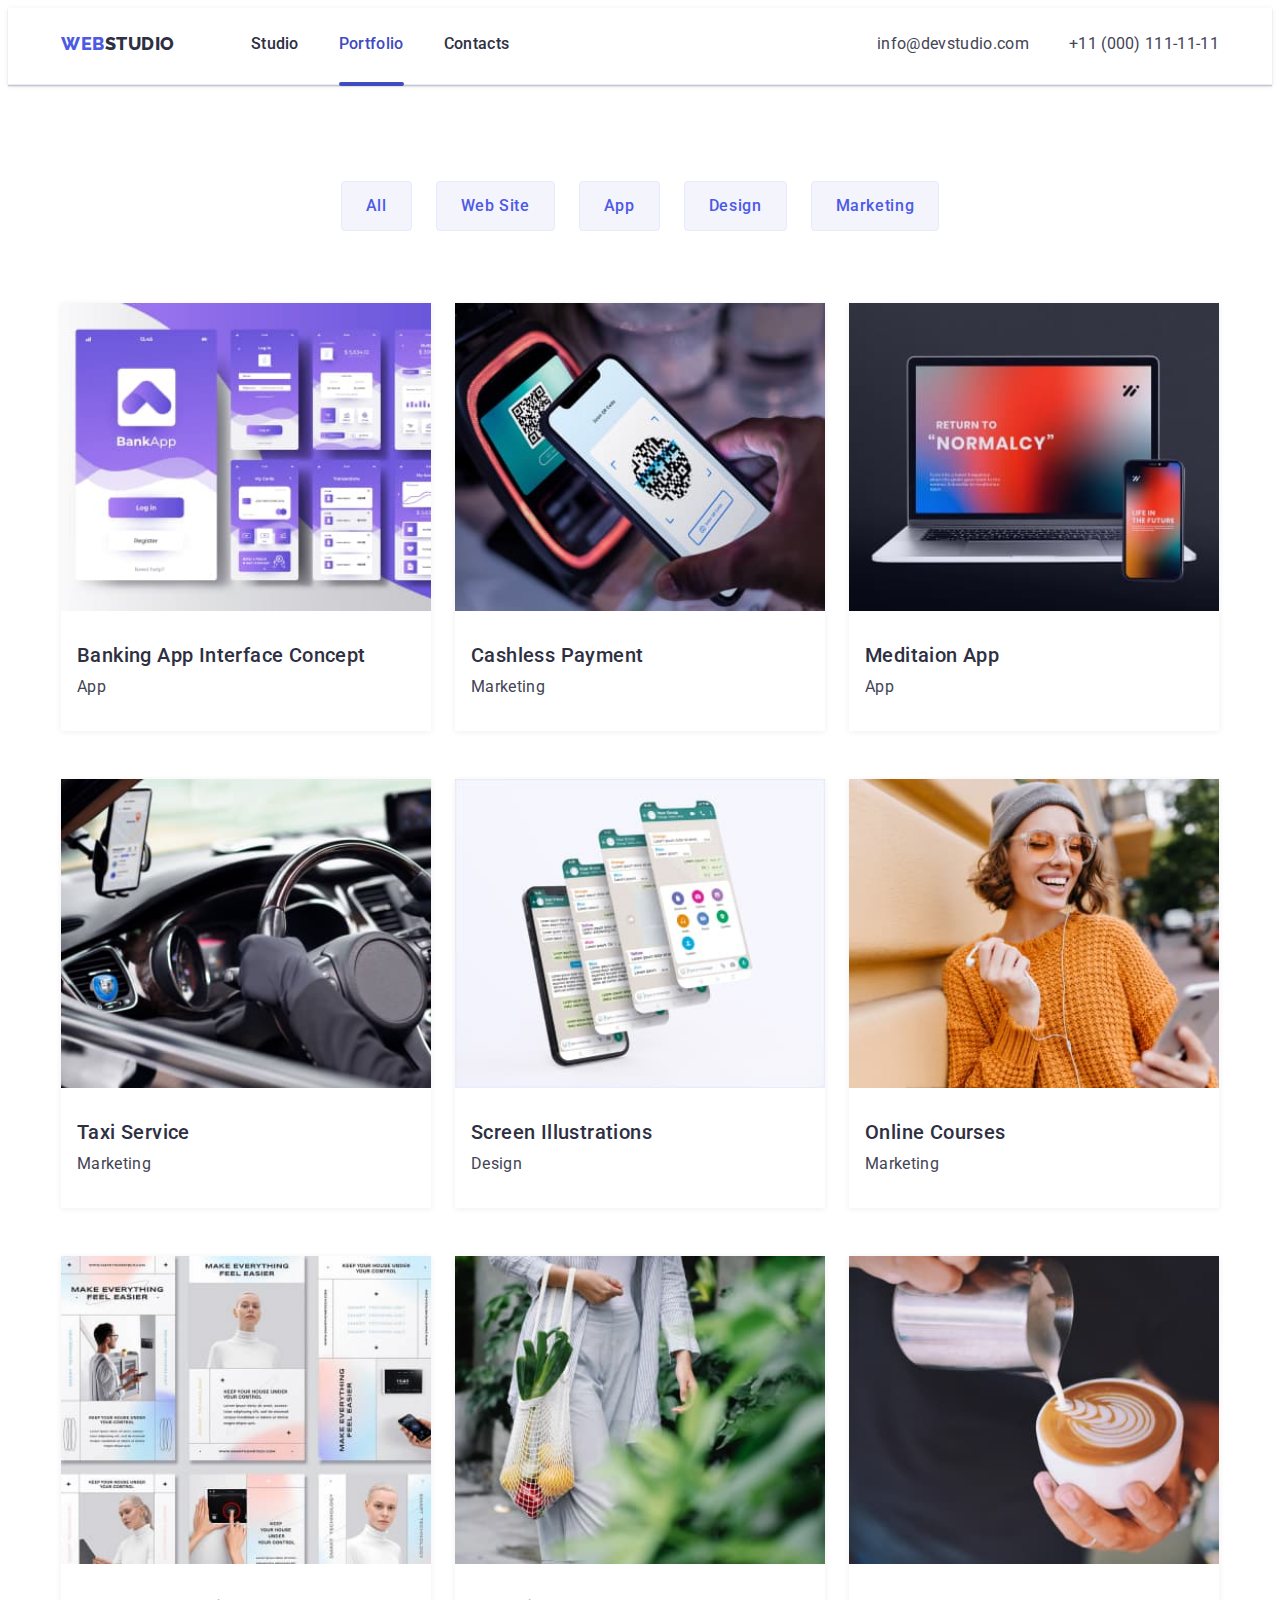
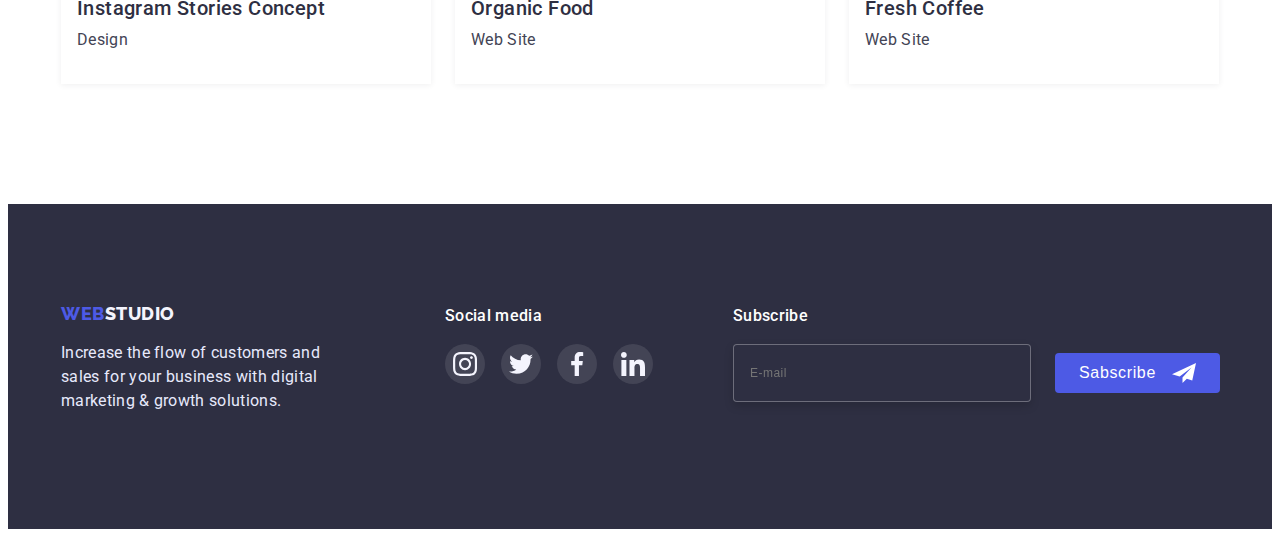
==== portfolio.html @ 4cebcc6f "hw7.test" ====
<!DOCTYPE html>
<html lang="en">
<head>
    <meta charset="UTF-8">
    <meta http-equiv="X-UA-Compatible" content="IE=edge">
    <meta name="viewport" content="width=device-width, initial-scale=1.0">
    <title>Document</title>
    <link rel="preconnect" href="https://fonts.googleapis.com">
    <link rel="preconnect" href="https://fonts.gstatic.com" crossorigin>
    <link href="https://fonts.googleapis.com/css2?family=Raleway:wght@800&family=Roboto:wght@400;500;700;900&display=swap" 
        rel="stylesheet">
    <link rel="stylesheet" 
        href="https://cdnjs.cloudflare.com/ajax/libs/modern-normalize/1.1.0/modern-normalize.min.css" 
        integrity="sha512-wpPYUAdjBVSE4KJnH1VR1HeZfpl1ub8YT/NKx4PuQ5NmX2tKuGu6U/JRp5y+Y8XG2tV+wKQpNHVUX03MfMFn9Q==" 
        crossorigin="anonymous" 
        referrerpolicy="no-referrer" />
    <link rel="stylesheet" href="./css/styles.css">
</head>
<body>
    <header class="header">
        <div class="container header-container">
            <nav class="header-nav">
                <a class="header-logo lin" href="./index.html">
                    Web<span class="header-logo-part-two">Studio</span>
                </a>
                <ul class="header-link list">
                    <li><a class="link lin" href="./index.html">Studio</a></li>
                    <li><a class="link lin current" href="./portfolio.html">Portfolio</a></li>
                    <li><a class="link lin" href="">Contacts</a></li>
                </ul>
            </nav>
            <ul class="header-contact list lin">
                <li><a class="cont lin text" href="mailto:info@devstudio.com">info@devstudio.com</a></li>
                <li><a class="cont lin text" href="tel:+110001111111">+11 (000) 111-11-11</a></li>
            </ul>
        </div>
    </header>
    <main>
        <section class="menu">
            <div class="container">
                <div class="button-style flex-sup">
                    <button class="menu-button btn" type="button">All</button>
                    <button class="menu-button btn" type="button">Web Site</button>
                    <button class="menu-button btn" type="button">App</button>
                    <button class="menu-button btn" type="button">Design</button>
                    <button class="menu-button btn" type="button">Marketing</button>
                </div>
                <ul class="menu-portfolio list">
                    <li class="menu-li">
                        <a href="" class="menu-link lin">
                            <div class="top-wrap">
                                <img class="menu-img" src="./images/bankingapp.jpg" alt="Banking App" width="360">
                                <p class="includ text">14 Stylish and User-Friendly App Design Concepts · Task Manager App · Calorie Tracker App · Exotic Fruit Ecommerce App · Cloud Storage App</p>
                            </div >
                            <div class="menu-content">
                                <h2 class="menu-title subtitle">Banking App Interface Concept</h2>
                                <p class="menu-text text">App</p>
                            </div>
                        </a>
                    </li>
                    <li class="menu-li">
                        <a href="" class="menu-link lin">
                            <div class="top-wrap">
                                <img class="menu-img" src="./images/cashlesspayment.jpg" alt="Banking App" width="360">
                                <p class="includ text">14 Stylish and User-Friendly App Design Concepts · Task Manager App · Calorie Tracker App · Exotic Fruit Ecommerce App · Cloud Storage App</p>
                            </div >
                            <div class="menu-content">
                                <h2 class="menu-title subtitle">Cashless Payment</h2>
                                <p class="menu-text text">Marketing</p>
                            </div>
                        </a>
                    </li>
                    <li class="menu-li">
                        <a href="" class="menu-link lin">
                            <div class="top-wrap">
                                <img class="menu-img" src="./images/laptopwithsmartphone.jpg" alt="Banking App" width="360">
                                <p class="includ text">14 Stylish and User-Friendly App Design Concepts · Task Manager App · Calorie Tracker App · Exotic Fruit Ecommerce App · Cloud Storage App</p>
                            </div >
                            <div class="menu-content">
                                <h2 class="menu-title subtitle">Meditaion App</h2>
                                <p class="menu-text text">App</p>
                            </div>
                        </a>
                    </li>
                    <li class="menu-li">
                        <a href="" class="menu-link lin">
                            <div class="top-wrap">
                                <img class="menu-img" src="./images/taxiservice.jpg" alt="Banking App" width="360">
                                <p class="includ text">14 Stylish and User-Friendly App Design Concepts · Task Manager App · Calorie Tracker App · Exotic Fruit Ecommerce App · Cloud Storage App</p>
                            </div >
                            <div class="menu-content">
                                <h2 class="menu-title subtitle">Taxi Service</h2>
                                <p class="menu-text text">Marketing</p>
                            </div>
                        </a>
                    </li>
                    <li class="menu-li">
                        <a href="" class="menu-link lin">
                            <div class="top-wrap">
                                <img class="menu-img" src="./images/smartphone.jpg" alt="Banking App" width="360">
                                <p class="includ text">14 Stylish and User-Friendly App Design Concepts · Task Manager App · Calorie Tracker App · Exotic Fruit Ecommerce App · Cloud Storage App</p>
                            </div >
                            <div class="menu-content">
                                <h2 class="menu-title subtitle">Screen Illustrations</h2>
                                <p class="menu-text text">Design</p>
                            </div>
                        </a>
                    </li>
                    <li class="menu-li">
                        <a href="" class="menu-link lin">
                            <div class="top-wrap">
                                <img class="menu-img" src="./images/girl.jpg" alt="Banking App" width="360">
                                <p class="includ text">14 Stylish and User-Friendly App Design Concepts · Task Manager App · Calorie Tracker App · Exotic Fruit Ecommerce App · Cloud Storage App</p>
                            </div >
                            <div class="menu-content">
                                <h2 class="menu-title subtitle ">Online Courses</h2>
                                <p class="menu-text text">Marketing</p>
                            </div>
                        </a>
                    </li>
                    <li class="menu-li">
                        <a href="" class="menu-link lin">
                            <div class="top-wrap">
                                <img class="menu-img" src="./images/inststories.jpg" alt="Banking App" width="360">
                                <p class="includ text">14 Stylish and User-Friendly App Design Concepts · Task Manager App · Calorie Tracker App · Exotic Fruit Ecommerce App · Cloud Storage App</p>
                            </div >
                            <div class="menu-content">
                                <h2 class="menu-title subtitle">Instagram Stories Concept</h2>
                                <p class="menu-text text">Design</p>
                            </div>
                        </a>
                    </li>
                    <li class="menu-li">
                        <a href="" class="menu-link lin">
                            <div class="top-wrap">
                                <img class="menu-img" src="./images/shoper.jpg" alt="Banking App" width="360">
                                <p class="includ text">14 Stylish and User-Friendly App Design Concepts · Task Manager App · Calorie Tracker App · Exotic Fruit Ecommerce App · Cloud Storage App</p>
                            </div >
                            <div class="menu-content">
                                <h2 class="menu-title subtitle">Organic Food</h2>
                                <p class="menu-text text">Web Site</p>
                            </div>
                        </a>
                    </li>
                    <li class="menu-li">
                        <a href="" class="menu-link lin">
                            <div class="top-wrap">
                                <img class="menu-img" src="./images/cofe.jpg" alt="Banking App" width="360">
                                <p class="includ text">14 Stylish and User-Friendly App Design Concepts · Task Manager App · Calorie Tracker App · Exotic Fruit Ecommerce App · Cloud Storage App</p>
                            </div >
                            <div class="menu-content">
                                <h2 class="menu-title subtitle">Fresh Coffee</h2>
                                <p class="menu-text text">Web Site</p>
                            </div>
                        </a>
                    </li>
                </ul>
            </div>
        </section>
    </main>
    <footer class="bottom">
        <div class="container-footer container">           
            <div class="logo-div">
                <a class="bottom-logo lin" href="./index.html">Web<span class="bottom-sublogo">Studio</span></a>
                <p class="bottom-text text">Increase the flow of customers and sales for your business with digital marketing & growth solutions.</p>
            </div>
            <div class="soc-div">
                <p class="soc-text text">Social media</p>
                <ul class="soc list">
                    <li class="soc-li">
                        <a href="" class="soc-link link">
                            <svg class="soc-icon" width="24" height="24">
                                <use href="./images/icons-svg.svg#icon-instagram"></use>
                            </svg>
                        </a>
                    </li>
                    <li class="soc-li">
                        <a href="" class="soc-link link">
                            <svg class="soc-icon" width="24" height="24">
                                <use href="./images/icons-svg.svg#icon-twitter"></use>
                            </svg>
                        </a>
                    </li>
                    <li class="soc-li">
                        <a href="" class="soc-link link">
                            <svg class="soc-icon" width="24" height="24">
                                <use href="./images/icons-svg.svg#icon-facebook"></use>
                            </svg>
                        </a>
                    </li>
                    <li class="soc-li">
                        <a href="" class="soc-link link">
                            <svg class="soc-icon" width="24" height="24">
                                <use href="./images/icons-svg.svg#icon-linkedin"></use>
                            </svg>
                        </a>
                    </li>
                </ul>
            </div>
            <div class="sub-div">
                <p class="soc-text text">Subscribe</p>
                <form class="sub-form">
                    <input type="email" class="sub-input" name="SubEmail" placeholder="E-mail" required>
                    <button class="sub-btn" type="submit">Sabscribe
                        <svg class="sub-icon" width="24" height="24">
                            <use href="./images/icons-svg.svg#icon-plane"></use>
                        </svg>
                    </button>
                </form>
            </div>
        </div>
    </footer>
</body>
</html>
---- css/styles.css ----
:root {
    --iris: #4D5AE5;
    --navyblue: #2E2F42;
    --green: #31D0AA;
    --slate: #434455;
    --light-slate: #8E8F99;
    --cornflover: #E7E9FC;
    --cloud: #F4F4FD;
    --gra: linear-gradient( to right, rgba(46, 47, 66, 0.7), rgba(46, 47, 66, 0.7));
}
body {
    background-color: #FFFFFF;
    color: var(--slate);
    font-family: "Roboto", sans-serif;
} 
h1,
h2,
h3,
h4,
h5,
h6,
p {
    margin: 0;
}
ul{
    margin: 0;
    padding-left: 0;
}
button{
    cursor: pointer;
}
img {
    display: block;
    max-width: 100%;
    width: 100%;
    height: auto;
}
.list {
    list-style: none;
}
.lin {
    text-decoration: none;
}
.subtitle {
    font-weight: 500;
    font-size: 20px;
    line-height: 1.2;
    letter-spacing: 0.02em;
}
.text {
    font-size: 16px;
    line-height: 1.5;
    letter-spacing: 0.02em;
}
.title {
    font-size: 36px;
    line-height: 1.11;
    text-align: center;
    letter-spacing: 0.02em;
    text-transform: capitalize;
    color: var(--navyblue);
}
.container{
    margin-left: auto;
    margin-right: auto;
}
.visually-hidden {
    position: absolute;
    white-space: nowrap;
    width: 1px;
    height: 1px;
    overflow: hidden;
    border: 0;
    padding: 0;
    clip: rect(0 0 0 0);
    clip-path: inset(50%);
    margin: -1px;
} 
.header-container {
    display: flex;
    align-items: center;
}
.flex-sup {
    display: flex;
    gap: 72px;
}
.no-scroll {
    overflow: hidden;
}
/* Site nav */
.header {
    background-color: #FFFFFF;
    border-bottom: 1px solid var(--cornflover);
    padding-top: 24px;
    padding-bottom: 24px;
    box-shadow: 0px 2px 1px rgba(46, 47, 66, 0.08), 0px 1px 1px rgba(46, 47, 66, 0.16), 0px 1px 6px rgba(46, 47, 66, 0.08);
}
.header-logo {
    font-family: 'Raleway', sans-serif;
    font-weight: 800;
    font-size: 18px;
    line-height: 1.33;
    align-items: center;
    letter-spacing: 0.03em;
    text-transform: uppercase;
    color: var(--iris);
    margin-right: 76px;
}
.header-logo-part-two {
    color: var(--navyblue);
}

.header-link,
.header-contact {
    display: none;
}

.menu-open {
    width: 32px;
    height: 22px;
    border: none;
    padding: 0;
    background-color: #fff;
    display: block;
    margin-left: auto;
}

.icon-menu {
    stroke: var(--navyblue);
}
.mob-menu {
    width: 100%;
    height: 100vh;
    top: 0;
    position: fixed;
    background-color: #fff;
    z-index: 1;
    padding-top: 24px;
    padding-bottom: 40px;
}
.mob-menu > .container {
    height: 100%;
    display: flex;
    flex-direction: column;
    justify-content: space-between;
    overflow-y: auto;
}
.mob-menu-lin {
    margin-top: 32px;
    display: flex;
    gap: 40px;
    flex-direction: column;
}
.mob-menu-link {
    font-weight: 700;
    font-size: 36px;
    line-height: 40px;
    letter-spacing: 0.02em;
    text-transform: capitalize;
    color: var(--navyblue);
    transition: color 250ms linear;
    animation-timing-function: cubic-bezier(0.4, 0, 0.2, 1);
}
.mob-menu-link:is(:hover, :focus) {
    color: #404BBF;
}
.hov:is(:hover, :focus) {
    color: var(--iris);
}
.mob-menu-contact {
    display: flex;
    gap: 40px;
    flex-direction: column;
    margin-bottom: 48px;
}
.mob-menu-cont {
    font-weight: 600;
    font-size: 30px;
    line-height: 40px;
    text-transform: capitalize;
    color: var(--slate);
    transition: color 250ms linear;
    animation-timing-function: cubic-bezier(0.4, 0, 0.2, 1);
}
.mob-menu-conte {
    font-weight: 500;
    font-size: 20px;
    line-height: 24px;
    letter-spacing: 0.02em;
    color: var(--slate);
    transition: color 250ms linear;
    animation-timing-function: cubic-bezier(0.4, 0, 0.2, 1);
}
.mob-menu-list {
    display: flex;
    gap: 56px;
}
.mob-menu-list-item {
    width: 40px;
    height: 40px;
}
.mob-menu-icon-link {
    width: 100%;
    height: 100%;
    border-radius: 50%;
    background-color: var(--iris);
    display: flex;
    align-items: center;
    justify-content: center;
    transition: background-color 250ms linear;
    animation-timing-function: cubic-bezier(0.4, 0, 0.2, 1);
}
.mob-menu-icon-link:is(:hover, :focus) {
    background-color: #404BBF;;
}
.mob-menu-icon {
    fill: #FFFFFF;
}
/* Main Section Hero */

.hero-title {
    font-size: 36px;
    line-height: 40px;
    text-align: center;
    letter-spacing: 0.02em;
    text-transform: capitalize;
    color: #FFFFFF;
    margin: 0 auto 72px;
    max-width: 320px;
}
.hero {
    background: var(--first-text-color);
    background-image: linear-gradient(
        rgba(46, 47, 66, 0.7),
        rgba(46, 47, 66, 0.7)
    ),
    url(../images/hero-bg.jpg);
    max-width: 1440px;
    background-position: 50% 50%;
    padding-top: 112px;
    padding-bottom: 112px;
    margin: 0 auto;
    text-align: center;
}
.hero-button {
    background: var(--iris);
    font-weight: 500;
    font-size: 16px;
    line-height: 1.5;
    letter-spacing: 0.04em;
    color: #FFFFFF;
    font-family: inherit;
    box-shadow: 0px 4px 4px rgba(0, 0, 0, 0.15);
    border-radius: 4px;
    border: 0ch;
    width: 169px;
    height: 56px;
    transition: background-color 250ms linear;
    animation-timing-function: cubic-bezier(0.4, 0, 0.2, 1);
}
.hero-button:hover,
.hero-button:focus {
    background-color: #404BBF;
}

/* Main Section 2 */

.section {
    padding-top: 96px;
    padding-bottom: 96px;
}
.section-list {
    display: flex;
    flex-direction: column;
    align-items: flex-start;
}
.section-subtitle {
    text-align: center;
    font-weight: 700;
    font-size: 36px;
    line-height: 40px;
    margin-top: 0;
    margin-bottom: 8px;
    color: var(--navyblue);
}
.section-text {
    font-weight: 500;
}

/* Main Section 3 */

.galery {
    padding-bottom: 120px;
    display: none;
}
.galery-title {
    margin-bottom: 72px;
}

/* Main Section 4 */

.team {
    background-color: var(--cloud);

    padding-top: 96px;
    padding-bottom: 128px;
}
.team-list {
    flex-direction: column;
    align-items: center;
}
.team-list-card {
    width: 264px;
    height: 428px;
    left: 156px;
    top: 1780px;
    background: #FFFFFF;
    box-shadow: 0px 1px 6px rgba(46, 47, 66, 0.08), 0px 1px 1px rgba(46, 47, 66, 0.16), 0px 2px 1px rgba(46, 47, 66, 0.08);
    border-radius: 0px 0px 4px 4px;
    text-align: center;
}
.team-title {
    margin-bottom: 72px;
}
.team-person {
    color: var(--navyblue);
    margin-bottom: 8px;
}
.text-card {
    padding: 32px 16px;
}
.team-pos {
    margin-bottom: 8px;
}
.team-soc-list {
    display: flex;
    justify-content: center;
    gap: 24px;
}
.team-soc-list-item {
    width: 40px;
    height: 40px;
}
.team-soc-link {
    width: 100%;
    height: 100%;
    border-radius: 50%;
    background-color: var(--iris);
    display: flex;
    align-items: center;
    justify-content: center;
    transition: background-color 250ms linear;
    animation-timing-function: cubic-bezier(0.4, 0, 0.2, 1);
}
.team-soc-icon {
    fill: var(--cloud);
}
.team-soc-link:is(:hover, :focus) {
    background-color: #404BBF;;
}

/* Main Saction 5 */

.customers {
    padding-top: 96px;
    padding-bottom: 96px;
}
.client {
    margin-top: 72px;
    display: flex;
    gap: 72px 16px;
    flex-wrap: wrap;
}
.client-list {
    width: calc((100% - 16px) / 2);
    height: 88px;
}
.client-link {
    width: 100%;
    height: 100%;
    border: 1px solid #8E8F99;
    border-radius: 4px;
    display: flex;
    justify-content: center;
    align-items: center;
    fill: #8E8F99;
    transition: border-color 250ms linear;
    animation-timing-function: cubic-bezier(0.4, 0, 0.2, 1);
}

.client-link:is(:hover, :focus) {
    border-color: #404BBF;
}
.client-link:is(:hover, :focus) .client-icon {
    fill: #404BBF;
    transition: fill 250ms linear;
    animation-timing-function: cubic-bezier(0.4, 0, 0.2, 1);
}


/* Footer */

.bottom {
    background: var(--navyblue);
}
.container-footer {
    padding-top: 96px;
    padding-bottom: 96px;
    display: flex;
    flex-direction: column;
    justify-content: center;
    gap: 72px;
    padding-right: 15px;
    padding-left: 15px;
}
.bottom-logo {
    font-family: 'Raleway', sans-serif;
    font-weight: 800;
    font-size: 18px;
    line-height: 1.16;
    display: flex;
    align-items: center;
    letter-spacing: 0.03em;
    text-transform: uppercase;
    color: var(--iris);
    justify-content: center;
}
.bottom-sublogo {
    color: var(--cloud);
}
.bottom-text {
    color: var(--cornflover);
    margin-top: 16px;
    width: 264px;
    margin: 16px auto;
}
.soc-text {
    font-style: normal;
    font-weight: 500;
    color: #ffffff;
    margin-bottom: 16px;
    text-align: center;
}
.soc {
    display: flex;
    justify-content: center;
    gap: 16px;
}
.soc-li {
    width: 40px;
    height: 40px;
}
.soc-link {
    width: 100%;
    height: 100%;
    border-radius: 50%;
    background-color: rgba(255, 255, 255, 0.1);
    display: flex;
    align-items: center;
    justify-content: center;
    fill: #F4F4FD;
    transition: background-color 250ms linear;
    animation-timing-function: cubic-bezier(0.4, 0, 0.2, 1);
}

.soc-link:is(:hover, :focus) {
    background-color: #31D0AA;;
}

.sub-form {
    display: flex;
    gap: 16px;
    flex-direction: column;
    align-items: center;
}
.sub-input {
    width: 100%;
    height: 40px;
    border: 1px solid rgba(255, 255, 255, 0.3);
    filter: drop-shadow(0px 4px 4px rgba(0, 0, 0, 0.15));
    border-radius: 4px;
    background-color: var(--navyblue);
    padding: 8px 16px;
}
.sub-input::placeholder {
    font-size: 12px;
    line-height: 1.5;
    letter-spacing: 0.04em;
}
.sub-btn {
    background-color: var(--iris);
    color: #FFFFFF;
    border: none;
    border-radius: 4px;
    width: 165px;
    height: 40px;
    font-size: 16px;
    line-height: calc(16/24);
    letter-spacing: 0.04em;
    display: flex;
    align-items: center;
    justify-content: center;
    gap: 16px;
    padding: 8px 24px;
    transition: background-color 250ms linear;
    animation-timing-function: cubic-bezier(0.4, 0, 0.2, 1);
}
.sub-btn:is(:hover, :focus) {
    background-color: #404BBF;
}
.sub-icon {
    fill: #FFFFFF;
}

/* Portfolio main */

.menu-button {
    background: var(--cloud);
    border: 1px solid var(--cornflover);
    border-radius: 4px;
    font-weight: 500;
    font-size: 16px;
    font-family: inherit;
    line-height: 1.5;
    letter-spacing: 0.04em;
    color: var(--iris);
    padding: 12px 24px;
    transition: background-color 250ms linear, color 250ms linear, box-shadow 250ms linear, border 250ms linear;
    animation-timing-function: cubic-bezier(0.4, 0, 0.2, 1);
}
.btn {
    padding-left: 24px;
    padding-right: 24px;
}
.button-style {
    justify-content: center;
    margin-bottom: 72px;
}
.menu-button:active,
.menu-button:hover,
.menu-button:focus {
    background-color: #404BBF;
    color: #FFFFFF;
    box-shadow: 0px 3px 1px rgba(0, 0, 0, 0.1), 0px 2px 1px rgba(0, 0, 0, 0.08), 0px 2px 2px rgba(0, 0, 0, 0.12);
    border: 1px solid #404BBF;
}
.menu-title {
    color: var(--navyblue);
    margin-bottom: 8px;
}
.menu {
    padding-top: 96px;
    padding-bottom: 120px;
}
.menu-li {
    width: calc((100% - 48px) / 3);
}
.menu-link:is(:hover, :focus) .includ {
    transform: translateY(0);
}
.menu-portfolio {
    display: flex;
    flex-wrap: wrap;
    gap: 48px 24px;
}
.menu-content {
    padding: 32px 0px 32px 16px;
}
.top-wrap {
    position: relative;
    overflow: hidden;
}
.includ {
    position: absolute;
    top: 0;
    color: var(--cloud);
    background-color: #4d5ae5;
    height: 100%;
    transform: translateY(100%);
    transition: transform 250ms linear;
    animation-timing-function: cubic-bezier(0.4, 0, 0.2, 1);
    padding: 40px 32px 164px 32px;
    overflow: auto;
}
.menu-link {
    display: block;
    width: 100%;
    height: 100%;
    box-shadow: 0px 1px 6px rgba(46, 47, 66, 0.08);
    transition: border-color 250ms linear, box-shadow 250ms linear;
}
.menu-link:hover,
.menu-link:focus {
    border-color:  #F4F4FD;
    box-shadow: 0px 1px 6px rgba(46, 47, 66, 0.08), 0px 1px 1px rgba(46, 47, 66, 0.16), 0px 2px 1px rgba(46, 47, 66, 0.08);
}
.menu-text {
    color: var(--slate)
}
/* Modal window */

.backdrop {
    position: fixed;
    top: 0;
    width: 100%;
    height: 100%;
    background-color: rgba(46, 47, 66, 0.4);
    transition: opacity 250ms linear, visibility 250ms linear;
    animation-timing-function: cubic-bezier(0.4, 0, 0.2, 1);
}
.is-hidden {
    opacity: 0;
    visibility: hidden;
    pointer-events: none;
}
.modal {
    position: absolute;
    top: 50%;
    left: 50%;
    transform: translate(-50%, -50%) scale(1);
    width: 408px;
    min-height: 576px;
    background-color: #fcfcfc;
    border-radius: 4px;
    padding: 24px;
    box-shadow: 0px 1px 1px rgba(0, 0, 0, 0.14), 0px 1px 3px rgba(0, 0, 0, 0.12), 0px 2px 1px rgba(0, 0, 0, 0.2);
    transition: transform 250ms linear;
    animation-timing-function: cubic-bezier(0.4, 0, 0.2, 1);
}
.backdrop.is-hidden .modal{
    transform: translate(50%, 50%) scale(0);
}
.modal-close {
    width: 24px;
    height: 24px;
    border: 1px solid rgba(0, 0, 0, 0.1);
    background-color: #E7E9FC;
    border-radius: 50%;
    margin-left: auto;
    display: flex;
    align-items: center;
    justify-content: center;
    fill: #2E2F42;
    transition: fill 250ms linear, background-color 250ms linear;
    animation-timing-function: cubic-bezier(0.4, 0, 0.2, 1);
}
.modal-close:is(:hover, :focus) {
    fill: #FFFFFF;
    background-color: #404bbf;
}
.modal-title {
    font-weight: 500;
    color: var(--navyblue);
    text-align: center;
    margin-top: 24px;
    margin-bottom: 14px;
}

.name {
    color: #8E8F99;
    letter-spacing: 0.04em;
    font-size: 12px;
    line-height: calc(12/16);
}
.label-text {
    color: #8E8F99;
    letter-spacing: 0.01em;
    font-size: 12px;
    line-height: calc(12/14);
}
.modal-includ {
    position: relative;
    margin-top: 4px;
    margin-bottom: 8px;
}
.modal-input {
    width: 100%;
    height: 40px;
    border: 1px solid rgba(33, 33, 33, 0.2);
    border-radius: 4px;
    transition: border 250ms linear;
    animation-timing-function: cubic-bezier(0.4, 0, 0.2, 1);
    outline: transparent;
    padding: 8px 16px 8px 38px;
}
.modal-input:focus {
    border: 1px solid #4D5AE5;
}
.modal-input:focus + .modal-icon {
    fill: #4D5AE5;
    transition: fill 250ms linear;
    animation-timing-function: cubic-bezier(0.4, 0, 0.2, 1);
}
.modal-icon {
    position: absolute;
    left: 16px;
    top: 20px;
    transform: translateY(-50%);
}
.modal-input::placeholder {
    color: rgba(117, 117, 117, 0.5);
    letter-spacing: 0.04em;
    font-size: 12px;
    line-height: calc(12/16);
}
.comment {
    height: 120px;
    padding: 16px 8px;
    resize: none;
    margin-bottom: 0;
    margin-top: 4px;
}
.check-text {
    font-size: 12px;
    letter-spacing: 0.04em;
    line-height: calc(12/16);
    color: #757575;
    display: flex;
    align-items: center;
    margin-top: 14px;
    margin-bottom: 24px;
}
.check-text::before {
    content: '';
    width: 16px;
    height: 16px;
    border: 1.25px solid var(--navyblue);
    border-radius: 2px;
    margin-right: 8px;
    transition: background-color 250ms linear, border 250ms linear, background-image 250ms linear;
    animation-timing-function: cubic-bezier(0.4, 0, 0.2, 1);
}
.check-link {
    font-size: 12px;
    letter-spacing: 0.04em;
    line-height: calc(12/16);
    color: var(--iris);
    margin-left: 4px;
}
.modal-check:checked + .check-text::before {
    background-color: #404BBF;
    border: none;
    background-image: url(../images/icon-accept.svg);
    background-position: center;
    background-repeat: no-repeat;
}
.modal-button {
    font-weight: 500;
    font-size: 16px;
    line-height: calc(16/24);
    letter-spacing: 0.04em;
    color: #FFFFFF;
    text-align: center;
    min-width: 169px;
    height: 56px;
    padding: 16px 36px;
    background-color: #4D5AE5;
    box-shadow: 0px 4px 4px rgba(0, 0, 0, 0.15);
    border-radius: 4px;
    border: none;
    outline: none;
    display: flex;
    justify-content: center;
    align-items: center;
    transition: background-color 250ms linear;
    animation-timing-function: cubic-bezier(0.4, 0, 0.2, 1);
    margin: 0 auto;
}
.modal-button:is(:hover, :focus) {
    background-color: #404BBF;
}

@media screen and (min-width: 480px) {
    .container {
        max-width: 428px;
    }
    .flex-sup {
        gap: 72px;
    }
    .mob-menu-cont {
        font-size: 36px;
    }
    /* Hero(1) */
    /* Main Section 2 */
    /* Main Section 3 */
    /* Main Section 4 */
    /* Main Saction 5 */

}


@media screen and (min-width: 768px) {
    .container {
        max-width: 768px;
    }
    .section {
        padding-left: 16px;
        padding-right: 16px;
    }
    .flex-sup {
        gap: 72px 24px;
    }

    /* Header */

    .header {
        padding-bottom: 10px;
    }

    .link {
        font-weight: 500;
        font-size: 16px;
        line-height: 1.5;
        letter-spacing: 0.02em;
        color: var(--navyblue);
        transition: color 250ms linear;
        animation-timing-function: cubic-bezier(0.4, 0, 0.2, 1);
    }

    .link:hover,
    .link:focus {
        color: #404BBF;
    }

    .header-link,
    .header-contact {
        display: flex;
        gap: 40px;
    }

    .header-contact {
        flex-direction: column;
        gap: 4px;
    }

    .current {
        color: #404BBF;
        position: relative;
    }

    .current::after {
        content: '';
        position: absolute;
        left: 0;
        top: 44px;
        width: 100%;
        height: 4px;
        border-radius: 2px;
        background-color: #404BBF;
    }

    .header-nav {
        display: flex;
        margin-right: auto;
    }
    .cont {
        color: var(--slate);
        transition: color 250ms linear;
        animation-timing-function: cubic-bezier(0.4, 0, 0.2, 1);
    }
    .cont:focus,
    .cont:hover {
        color: #404BBF;
    }

    .menu-open {
        display: none;
    }

    .mob-menu {
        display: none;
    }
    /* Hero(1) */
    .hero {
        padding-bottom: 108px;
    }
    .hero-title {
        font-size: 56px;
        line-height: 60px;
        margin: 0 auto 40px;
        max-width: 496px;
        text-transform: none;
    }
    /* Main Section 2 */
    .section-list {
        flex-direction: row;
        flex-wrap: wrap;
    }
    .section-list-li {
        width: calc((100% - 24px) / 2);
    }
    /* Main Section 4 */
    .team {
        padding-bottom: 104px;
    }
    .team-list {
        flex-direction: row;
        flex-wrap: wrap;
        justify-content: center;
    }
    /* Main Saction 5 */
    .customers-div {
        padding-right: 108px;
        padding-left: 108px;
    }
    .client {
        gap: 72px 24px;
    }
    .client-list {
        width: calc((100% - 48px) / 3);
    }
    /* Footer */
    .container-footer {
        padding: 96px 108px;
        flex-direction: row;
        flex-wrap: wrap;
        gap: 72px 24px;
        justify-content: start;
    }
    .bottom-logo {
        justify-content: start;
    }
    .soc-text {
        text-align: left;
    }
    .sub-form {
        flex-direction: row;
        gap: 24px;
    }
    .sub-input {
        width: 264px;
    }
}


@media screen and (min-width: 1200px) {
    .container {
        max-width: 1158px;
    }
    
    /* Header */

    .header {
        padding-bottom: 28px;
    }

    .current::after {
        top: 48px;
    }

    .header-contact {
        flex-direction: row;
        gap: 40px;
    }

    /* Hero(1) */
    .hero {
        padding-top: 188px;
        padding-bottom: 188px;
    }
    .hero-title {
        margin: 0 auto 48px;
    }
    /* Main Section 2 */
    .section {
        padding: 120px 0;
    }
    .section-subtitle {
        text-align: unset;
        font-weight: 500;
        font-size: 20px;
        line-height: 24px;
        margin-top: 8px;
    }
    .section-text {
        font-weight: 400;
    }
    .section-list-li {
        width: calc((100% - 72px) / 4);
    }
    .section-list-li::before {
        display: block;
        content: "";
        background-size: contain;
        background-repeat: no-repeat;
        background-position: center;
        height: 112px;
        background-size: 64px 64px;
        background-color: #f4f4fd;
        border-radius: 4px;
    }
    .icon-strategy::before {
        background-image: url(../images/icon-antenna.svg);
    
    }
    .icon-punctuality::before {
        background-image: url(../images/icon-clock.svg);
    }
    .icon-diligence::before {
        background-image: url(../images/icon-diagram.svg);
    }
    .icon-technologies::before {
        background-image: url(../images/icon-astronaut.svg);
    }
    /* Main Section 3 */
    .galery {
        display: block;
    }
    /* Main Section 4 */
    .team {
        padding-top: 120px;
        padding-bottom: 120px;
    }
    /* Main Saction 5 */
    .customers {
        padding-top: 120px;
        padding-bottom: 120px;
    }
    .customers-div {
        padding-left: 16px;
        padding-right: 16px;
    }
    .client-list {
        width: calc((100% - 120px) / 6);
    }
    /* Footer */
    .container-footer {
        gap: normal;
        flex-wrap: nowrap;
        padding: 100px 0px;
    }
    .soc-div {
        margin-left: 120px;
        margin-right: 80px;
    }
}
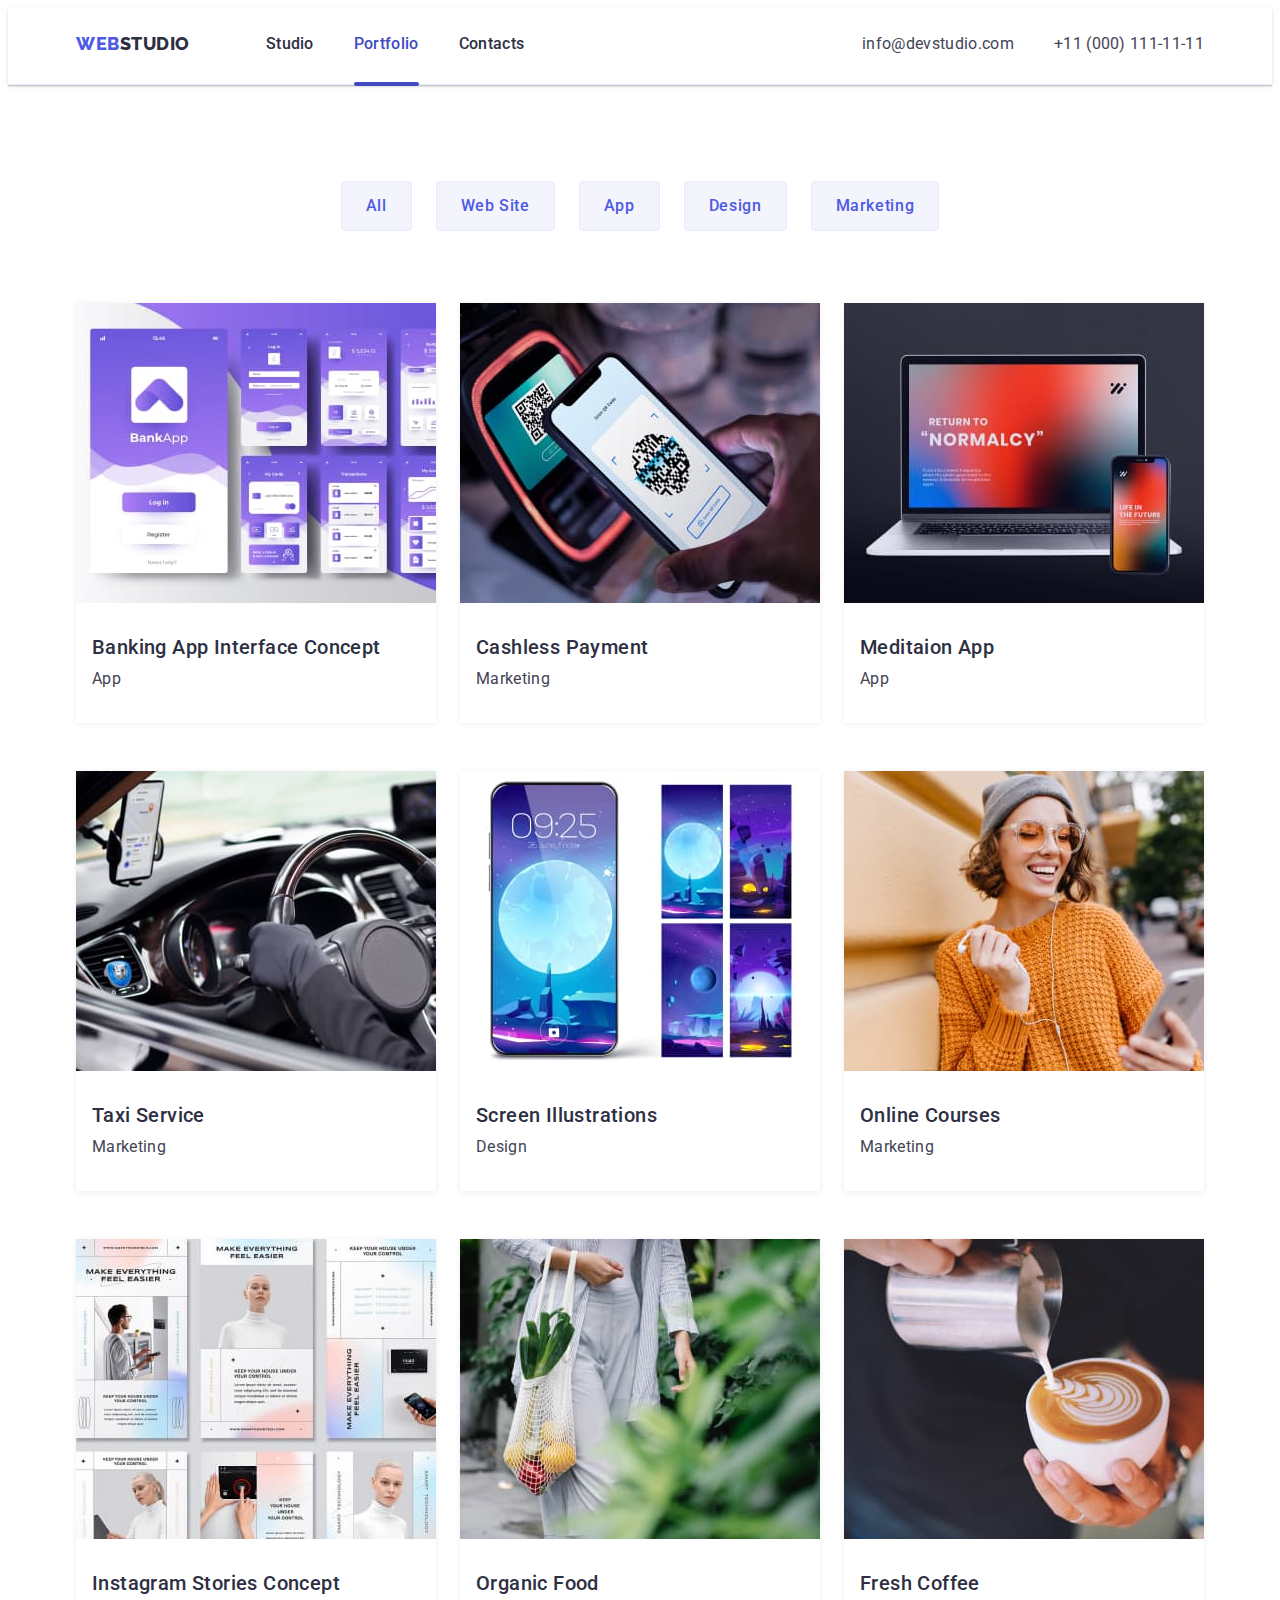
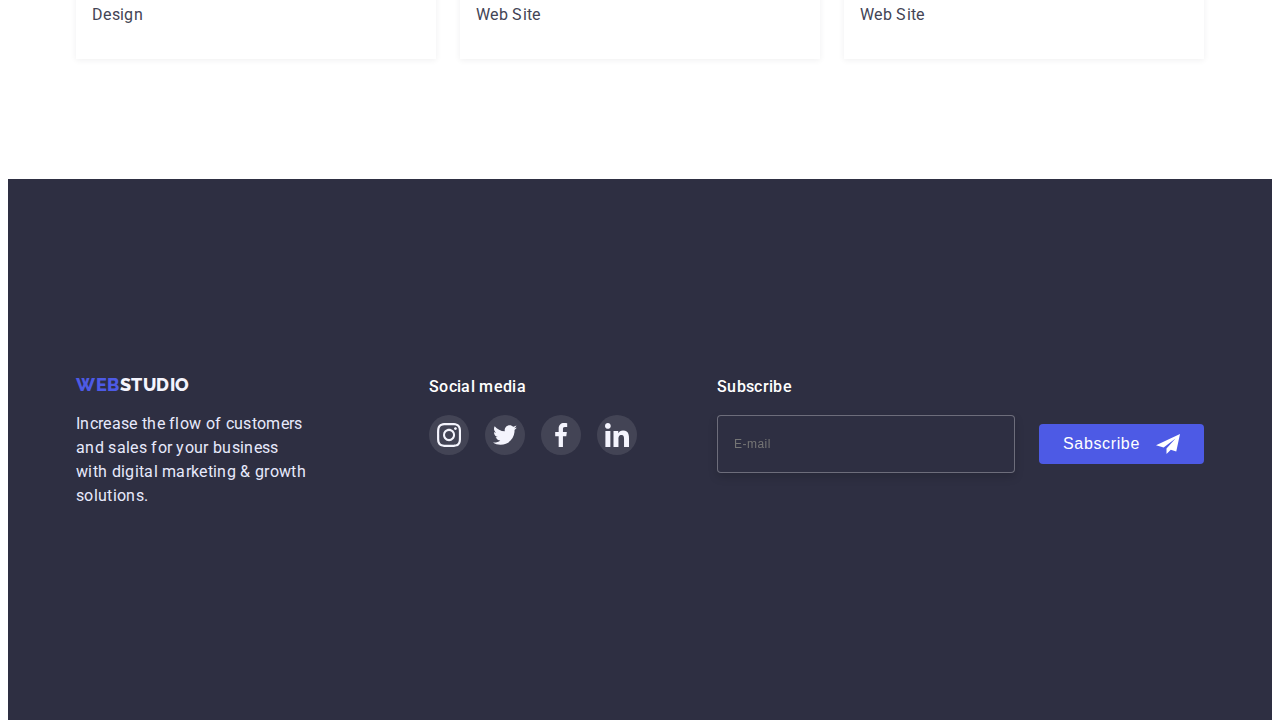
==== commit add02f4a: "hw7.3" ====
--- a/portfolio.html
+++ b/portfolio.html
@@ -97,7 +97,7 @@
                     <li class="menu-li">
                         <a href="" class="menu-link lin">
                             <div class="top-wrap">
-                                <img class="menu-img" src="./images/smartphone.jpg" alt="Banking App" width="360">
+                                <img class="menu-img" src="./images/screen.jpg" alt="Banking App" width="360">
                                 <p class="includ text">14 Stylish and User-Friendly App Design Concepts · Task Manager App · Calorie Tracker App · Exotic Fruit Ecommerce App · Cloud Storage App</p>
                             </div >
                             <div class="menu-content">
--- a/css/styles.css
+++ b/css/styles.css
@@ -63,6 +63,9 @@
 .container{
     margin-left: auto;
     margin-right: auto;
+    max-width: 288px;
+    padding-left: 16px;
+    padding-right: 16px;
 }
 .visually-hidden {
     position: absolute;
@@ -175,7 +178,7 @@
 }
 .mob-menu-cont {
     font-weight: 600;
-    font-size: 30px;
+    font-size: 28px;
     line-height: 40px;
     text-transform: capitalize;
     color: var(--slate);
@@ -193,7 +196,7 @@
 }
 .mob-menu-list {
     display: flex;
-    gap: 56px;
+    gap: 40px;
 }
 .mob-menu-list-item {
     width: 40px;
@@ -219,7 +222,7 @@
 /* Main Section Hero */
 
 .hero-title {
-    font-size: 36px;
+    font-size: 30px;
     line-height: 40px;
     text-align: center;
     letter-spacing: 0.02em;
@@ -234,13 +237,27 @@
         rgba(46, 47, 66, 0.7),
         rgba(46, 47, 66, 0.7)
     ),
-    url(../images/hero-bg.jpg);
+    url(../images/img-mob/bg-1x.jpg);
     max-width: 1440px;
     background-position: 50% 50%;
     padding-top: 112px;
     padding-bottom: 112px;
     margin: 0 auto;
     text-align: center;
+    background-repeat: no-repeat;
+    background-position: center;
+    background-size: cover;
+}
+@media (min-device-pixel-ratio: 2),
+    (min-resolution: 192dpi),
+    (min-resolution: 2dppx) {
+    .hero {
+        background-image: linear-gradient(
+        rgba(46, 47, 66, 0.7),
+        rgba(46, 47, 66, 0.7)
+        ),
+        url(../images/img-mob/bg-2x.jpg);
+    }
 }
 .hero-button {
     background: var(--iris);
@@ -431,7 +448,7 @@
 .bottom-text {
     color: var(--cornflover);
     margin-top: 16px;
-    width: 264px;
+    max-width: 264px;
     margin: 16px auto;
 }
 .soc-text {
@@ -607,6 +624,8 @@
     background-color: rgba(46, 47, 66, 0.4);
     transition: opacity 250ms linear, visibility 250ms linear;
     animation-timing-function: cubic-bezier(0.4, 0, 0.2, 1);
+    overflow: scroll;
+    opacity: 1;
 }
 .is-hidden {
     opacity: 0;
@@ -615,10 +634,10 @@
 }
 .modal {
     position: absolute;
-    top: 50%;
+    top: 10px;
     left: 50%;
-    transform: translate(-50%, -50%) scale(1);
-    width: 408px;
+    transform: translate(-50%) scale(1);
+    width: 90%;
     min-height: 576px;
     background-color: #fcfcfc;
     border-radius: 4px;
@@ -701,7 +720,7 @@
     color: rgba(117, 117, 117, 0.5);
     letter-spacing: 0.04em;
     font-size: 12px;
-    line-height: calc(12/16);
+    line-height: 1.3;
 }
 .comment {
     height: 120px;
@@ -713,7 +732,7 @@
 .check-text {
     font-size: 12px;
     letter-spacing: 0.04em;
-    line-height: calc(12/16);
+    line-height: 1.3;
     color: #757575;
     display: flex;
     align-items: center;
@@ -733,7 +752,7 @@
 .check-link {
     font-size: 12px;
     letter-spacing: 0.04em;
-    line-height: calc(12/16);
+    line-height: 1.3;
     color: var(--iris);
     margin-left: 4px;
 }
@@ -770,9 +789,11 @@
     background-color: #404BBF;
 }
 
-@media screen and (min-width: 480px) {
+@media screen and (min-width: 428px) {
     .container {
         max-width: 428px;
+        padding-left: 16px;
+        padding-right: 16px;
     }
     .flex-sup {
         gap: 72px;
@@ -781,6 +802,38 @@
         font-size: 36px;
     }
     /* Hero(1) */
+    .hero {
+        background-image: linear-gradient(
+        rgba(46, 47, 66, 0.7),
+        rgba(46, 47, 66, 0.7)
+        ),
+        url(../images/img-tablet/bg-1x.jpg);
+    }
+    @media (min-device-pixel-ratio: 2),
+        (min-resolution: 192dpi),
+        (min-resolution: 2dppx) {
+        .hero {
+            background-image: linear-gradient(
+            rgba(46, 47, 66, 0.7),
+            rgba(46, 47, 66, 0.7)
+            ),
+            url(../images/img-tablet/bg-2x.jpg);
+        }
+    }
+
+    .hero-title {
+        font-size: 36px;
+    }
+
+    .mob-menu-list {
+        display: flex;
+        gap: 56px;
+    }
+
+    .modal {
+        width: 392px;
+        
+    }
     /* Main Section 2 */
     /* Main Section 3 */
     /* Main Section 4 */
@@ -792,8 +845,6 @@
 @media screen and (min-width: 768px) {
     .container {
         max-width: 768px;
-    }
-    .section {
         padding-left: 16px;
         padding-right: 16px;
     }
@@ -805,6 +856,9 @@
 
     .header {
         padding-bottom: 10px;
+    }
+    .header-container {
+        align-items: start;
     }
 
     .link {
@@ -842,7 +896,7 @@
         content: '';
         position: absolute;
         left: 0;
-        top: 44px;
+        top: 57px;
         width: 100%;
         height: 4px;
         border-radius: 2px;
@@ -873,6 +927,22 @@
     /* Hero(1) */
     .hero {
         padding-bottom: 108px;
+        background-image: linear-gradient(
+        rgba(46, 47, 66, 0.7),
+        rgba(46, 47, 66, 0.7)
+        ),
+        url(../images/img-desctop/bg-1x.jpg);
+    }
+    @media (min-device-pixel-ratio: 2),
+        (min-resolution: 192dpi),
+        (min-resolution: 2dppx) {
+        .hero {
+            background-image: linear-gradient(
+            rgba(46, 47, 66, 0.7),
+            rgba(46, 47, 66, 0.7)
+            ),
+            url(../images/img-desctop/bg-2x.jpg);
+        }
     }
     .hero-title {
         font-size: 56px;
@@ -889,6 +959,9 @@
     .section-list-li {
         width: calc((100% - 24px) / 2);
     }
+    .section-subtitle {
+        text-align: left;
+    }
     /* Main Section 4 */
     .team {
         padding-bottom: 104px;
@@ -910,8 +983,13 @@
         width: calc((100% - 48px) / 3);
     }
     /* Footer */
+    .bottom {
+        padding-top: 96px;
+        padding-bottom: 96px;
+    }
     .container-footer {
-        padding: 96px 108px;
+        padding-right: 108px;
+        padding-left: 108px;
         flex-direction: row;
         flex-wrap: wrap;
         gap: 72px 24px;
@@ -930,12 +1008,17 @@
     .sub-input {
         width: 264px;
     }
-}
-
-
-@media screen and (min-width: 1200px) {
+
+    .modal {
+        width: 408px;
+        
+    }
+}
+
+
+@media screen and (min-width: 1160px) {
     .container {
-        max-width: 1158px;
+        max-width: 1128px;
     }
     
     /* Header */
@@ -957,6 +1040,7 @@
     .hero {
         padding-top: 188px;
         padding-bottom: 188px;
+        
     }
     .hero-title {
         margin: 0 auto 48px;
@@ -966,7 +1050,6 @@
         padding: 120px 0;
     }
     .section-subtitle {
-        text-align: unset;
         font-weight: 500;
         font-size: 20px;
         line-height: 24px;
@@ -1011,6 +1094,9 @@
         padding-top: 120px;
         padding-bottom: 120px;
     }
+    .team-list {
+        flex-wrap: nowrap;
+    }
     /* Main Saction 5 */
     .customers {
         padding-top: 120px;
